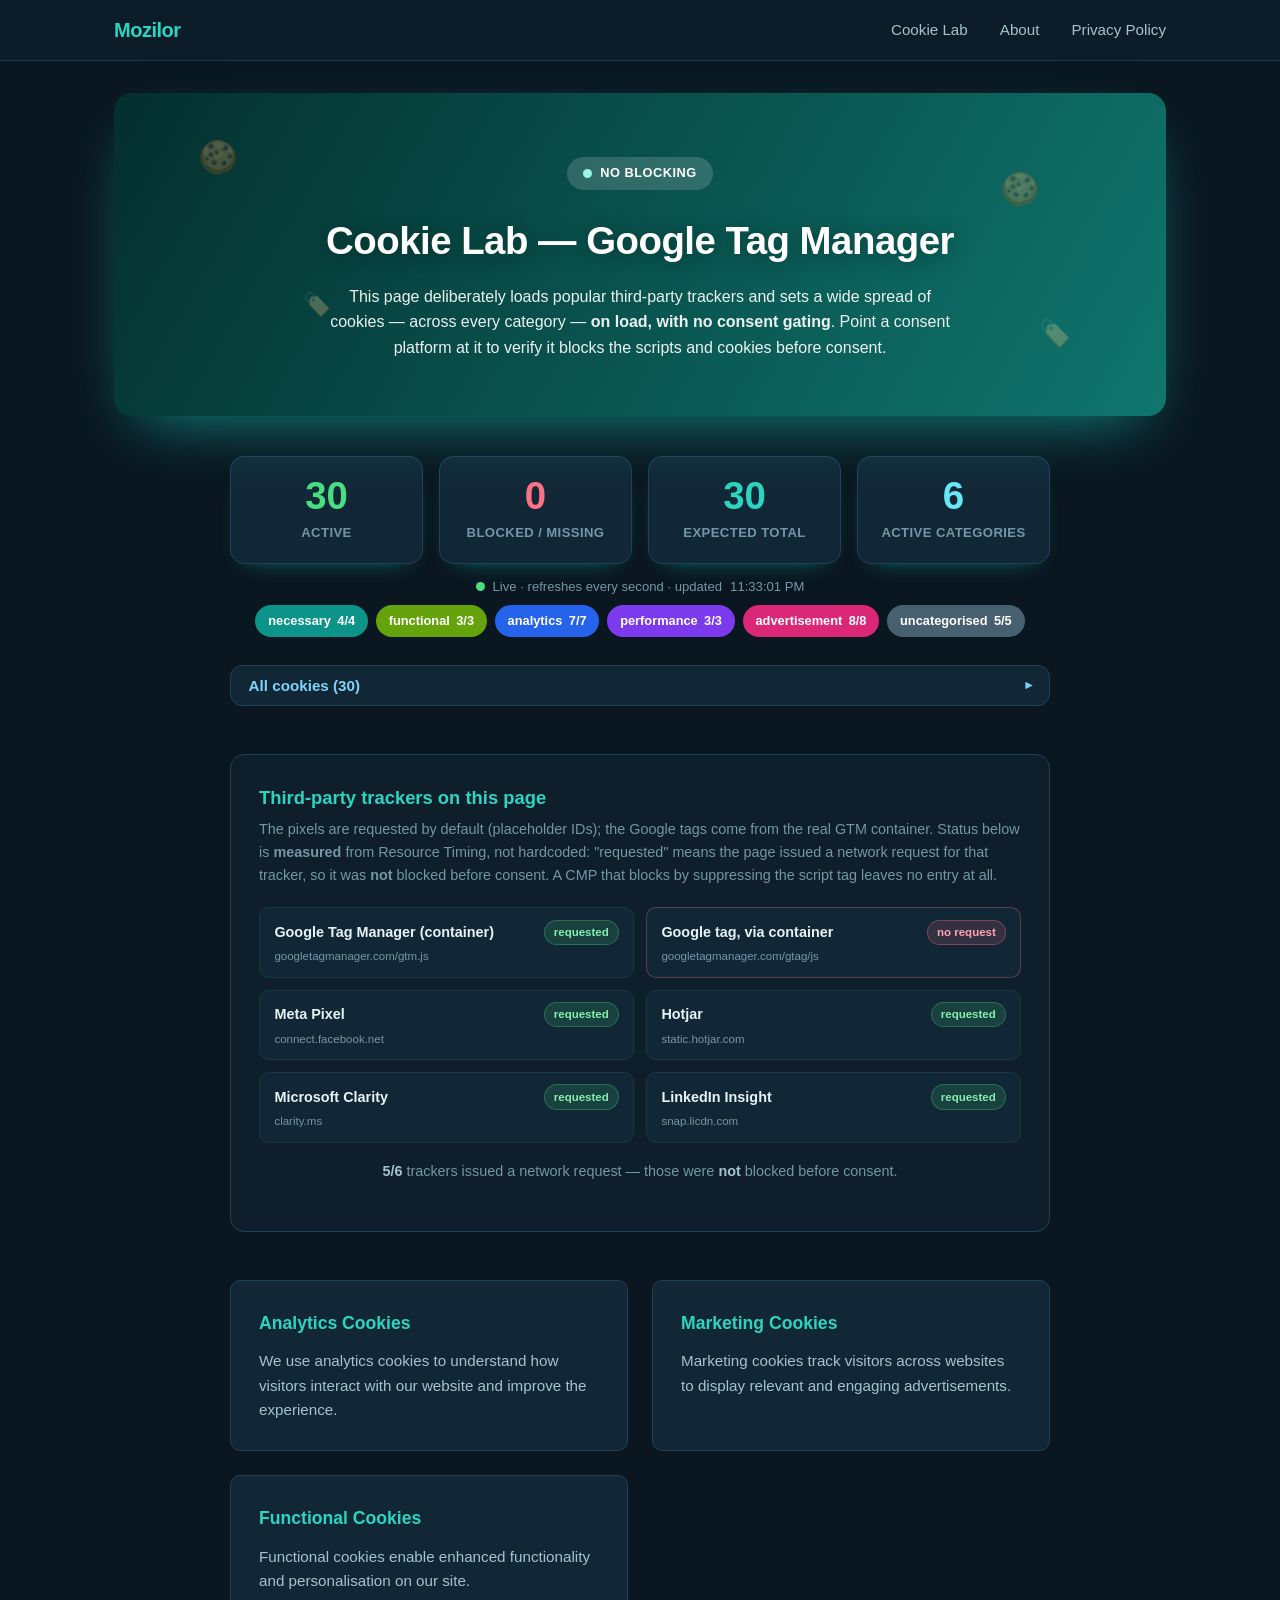
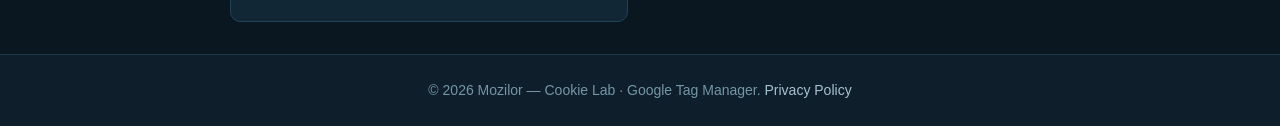
==== index.html @ 3e311ec7 "Retheme to teal on slate and stop competing with the GTM container The site now serves gtag/GTM test" ====
<!DOCTYPE html>
<html lang="en">
<head>
  <meta charset="UTF-8" />
  <meta name="viewport" content="width=device-width, initial-scale=1.0" />
  <title>Cookie Lab — Google Tag Manager</title>
  <!-- Google Tag Manager -->
  <script>(function(w,d,s,l,i){w[l]=w[l]||[];w[l].push({'gtm.start':
    new Date().getTime(),event:'gtm.js'});var f=d.getElementsByTagName(s)[0],
    j=d.createElement(s),dl=l!='dataLayer'?'&l='+l:'';j.async=true;j.src=
    'https://www.googletagmanager.com/gtm.js?id='+i+dl;f.parentNode.insertBefore(j,f);
    })(window,document,'script','dataLayer','GTM-PCKZVT4H');</script>
  <!-- End Google Tag Manager -->
  <link rel="stylesheet" href="css/style.css" />

  <!-- ============================================================
       COOKIE LAB — deliberately cookie- & script-heavy test page.
       Everything here runs BY DEFAULT with NO consent gating, so a
       CMP (e.g. CookieYes) can be layered on top to verify it blocks
       these scripts/cookies before consent. Do NOT add type="text/plain"
       or data-cookieyes here — that would pre-block and defeat the test.
       ============================================================ -->

  <!-- 1) First-party cookies across every category, set synchronously on load. -->
  <script>
    (function () {
      var exp = new Date(Date.now() + 365 * 864e5).toUTCString();
      // name -> CookieYes category (for the live readout below)
      var jar = {
        // Necessary
        'PHPSESSID': 'necessary',
        'csrftoken': 'necessary',
        'XSRF-TOKEN': 'necessary',
        'wordpress_test_cookie': 'necessary',
        // Functional
        'yt-remote-device-id': 'functional',
        'yt-remote-connected-devices': 'functional',
        'wp-wpml_current_language': 'functional',
        // Analytics. No _ga or _ga_<stream> here: the GTM container's own GA4
        // tag creates those for real, and seeding them makes a "GA4 set no
        // cookie before consent" assertion pass without testing anything.
        // _gid / __utm* are legacy Universal Analytics names that GA4 never
        // writes, so they can't collide.
        '_gid': 'analytics',
        '__utma': 'analytics',
        '__utmb': 'analytics',
        '__utmz': 'analytics',
        '_hjSessionUser_1234567': 'analytics',
        '_clck': 'analytics',
        '_clsk': 'analytics',
        // Performance
        '_gat': 'performance',
        '_gat_gtag_UA_000000_1': 'performance',
        'AMP_TOKEN': 'performance',
        // Advertisement
        // No _gcl_au: the Google Ads conversion linker writes that itself once
        // an Ads tag fires through the container, and a junk value there would
        // feed a malformed linker ID to it.
        '_fbp': 'advertisement',
        'fr': 'advertisement',
        'IDE': 'advertisement',
        'test_cookie': 'advertisement',
        'MUID': 'advertisement',
        '_ttp': 'advertisement',
        'personalization_id': 'advertisement',
        '_scid': 'advertisement',
        // Uncategorised (invented names, not in any dictionary)
        'qa_uncat_alpha': 'uncategorised',
        'qa_uncat_beta': 'uncategorised',
        'qa_uncat_gamma': 'uncategorised',
        'qa_custom_widget': 'uncategorised',
        'qa_session_flag': 'uncategorised'
      };
      var i = 0;
      for (var name in jar) {
        document.cookie = name + '=qa_test_' + (i++) + '; expires=' + exp + '; path=/; SameSite=Lax';
      }
      window.__cookieCats = jar; // used by the cosmetic readout at the bottom
    })();
  </script>

  <!-- 2) Real third-party trackers, loaded BY DEFAULT (placeholder IDs).
       These are recognisable script URLs that a CMP is expected to auto-block.
       With dummy IDs they no-op functionally but still fire the network
       requests and set their own cookies, which is what we want to test.

       No Google tags here on purpose. The GTM container above is the only
       Google tag on the page, so it owns `dataLayer` and `window.gtag`
       outright: a second gtm.js push would double-fire the container's
       Page View triggers, and a hardcoded gtag.js would share consent state
       and the _ga client-id cookie with whatever the container loads. Add
       GA4 / Ads as tags inside the container, never here. -->

  <!-- Meta (Facebook) Pixel -->
  <script>
    !function (f, b, e, v, n, t, s) {
      if (f.fbq) return; n = f.fbq = function () {
        n.callMethod ? n.callMethod.apply(n, arguments) : n.queue.push(arguments);
      };
      if (!f._fbq) f._fbq = n; n.push = n; n.loaded = !0; n.version = '2.0';
      n.queue = []; t = b.createElement(e); t.async = !0;
      t.src = v; s = b.getElementsByTagName(e)[0]; s.parentNode.insertBefore(t, s);
    }(window, document, 'script', 'https://connect.facebook.net/en_US/fbevents.js');
    fbq('init', '000000000000000');
    fbq('track', 'PageView');
  </script>

  <!-- Hotjar -->
  <script>
    (function (h, o, t, j, a, r) {
      h.hj = h.hj || function () { (h.hj.q = h.hj.q || []).push(arguments); };
      h._hjSettings = { hjid: 1234567, hjsv: 6 };
      a = o.getElementsByTagName('head')[0];
      r = o.createElement('script'); r.async = 1;
      r.src = t + h._hjSettings.hjid + j + h._hjSettings.hjsv;
      a.appendChild(r);
    })(window, document, 'https://static.hotjar.com/c/hotjar-', '.js?sv=');
  </script>

  <!-- Microsoft Clarity -->
  <script>
    (function (c, l, a, r, i, t, y) {
      c[a] = c[a] || function () { (c[a].q = c[a].q || []).push(arguments); };
      t = l.createElement(r); t.async = 1;
      t.src = 'https://www.clarity.ms/tag/' + i;
      y = l.getElementsByTagName(r)[0]; y.parentNode.insertBefore(t, y);
    })(window, document, 'clarity', 'script', 'test00000');
  </script>

  <!-- LinkedIn Insight Tag -->
  <script>
    _linkedin_partner_id = '0000000';
    window._linkedin_data_partner_ids = window._linkedin_data_partner_ids || [];
    window._linkedin_data_partner_ids.push(_linkedin_partner_id);
  </script>
  <script async src="https://snap.licdn.com/li.lms-analytics/insight.min.js"></script>

  <!-- Flashy, page-scoped styling. Purely cosmetic. Teal / cyan on slate. -->
  <style>
    .fixture-hero {
      position: relative;
      overflow: hidden;
      border-radius: 18px;
      padding: 4rem 1.5rem 3.5rem;
      text-align: center;
      color: #fff;
      background: linear-gradient(120deg, #042f2e, #0f766e, #14b8a6, #22d3ee);
      background-size: 300% 300%;
      animation: gradientShift 12s ease infinite;
      box-shadow: 0 24px 60px -24px rgba(20, 184, 166, 0.75);
    }
    @keyframes gradientShift {
      0%   { background-position: 0% 50%; }
      50%  { background-position: 100% 50%; }
      100% { background-position: 0% 50%; }
    }
    .fixture-hero h1 {
      color: #fff;
      font-size: 2.4rem;
      letter-spacing: -0.5px;
      margin-bottom: 0.75rem;
      text-shadow: 0 2px 20px rgba(0, 0, 0, 0.35);
    }
    .fixture-hero p {
      color: rgba(255, 255, 255, 0.92);
      max-width: 620px;
      margin: 0 auto;
    }
    .badge {
      display: inline-flex;
      align-items: center;
      gap: 0.5rem;
      margin-bottom: 1.25rem;
      padding: 0.4rem 1rem;
      border-radius: 999px;
      background: rgba(255, 255, 255, 0.16);
      backdrop-filter: blur(6px);
      font-size: 0.8rem;
      font-weight: 600;
      letter-spacing: 0.5px;
      text-transform: uppercase;
    }
    .dot {
      width: 9px;
      height: 9px;
      border-radius: 50%;
      background: #99f6e4;
      box-shadow: 0 0 0 0 rgba(153, 246, 228, 0.7);
      animation: pulse 1.8s infinite;
    }
    @keyframes pulse {
      0%   { box-shadow: 0 0 0 0 rgba(153, 246, 228, 0.7); }
      70%  { box-shadow: 0 0 0 12px rgba(153, 246, 228, 0); }
      100% { box-shadow: 0 0 0 0 rgba(153, 246, 228, 0); }
    }
    .float {
      position: absolute;
      font-size: 2rem;
      opacity: 0.28;
      animation: floaty 9s ease-in-out infinite;
      user-select: none;
    }
    .float:nth-child(1) { top: 12%; left: 8%;  animation-delay: 0s;   }
    .float:nth-child(2) { top: 60%; left: 18%; animation-delay: 1.5s; font-size: 1.4rem; }
    .float:nth-child(3) { top: 22%; right: 12%; animation-delay: 0.8s; }
    .float:nth-child(4) { top: 68%; right: 9%;  animation-delay: 2.2s; font-size: 1.6rem; }
    @keyframes floaty {
      0%, 100% { transform: translateY(0) rotate(0deg); }
      50%      { transform: translateY(-18px) rotate(8deg); }
    }

    /* Live status dashboard */
    .stats {
      display: grid;
      grid-template-columns: repeat(auto-fit, minmax(150px, 1fr));
      gap: 1rem;
      max-width: 820px;
      margin: 2.5rem auto 0.75rem;
    }
    .stat {
      background: var(--surface);
      border: 1px solid var(--border);
      border-radius: 14px;
      padding: 1.25rem 1rem;
      text-align: center;
      box-shadow: 0 10px 26px -18px rgba(20, 184, 166, 0.9);
    }
    .stat .num {
      font-size: 2.4rem;
      font-weight: 800;
      line-height: 1;
      transition: color 0.3s;
    }
    .stat.active .num   { color: var(--ok); }
    .stat.blocked .num  { color: var(--bad); }
    .stat.total .num    { color: var(--accent); }
    .stat.cats .num     { color: #67e8f9; }
    .stat .label {
      margin-top: 0.4rem;
      color: var(--text-faint);
      font-size: 0.82rem;
      font-weight: 600;
      text-transform: uppercase;
      letter-spacing: 0.4px;
    }
    .live-meta {
      display: flex;
      align-items: center;
      justify-content: center;
      gap: 0.5rem;
      color: var(--text-faint);
      font-size: 0.82rem;
      margin-bottom: 0.5rem;
    }
    .live-meta .dot {
      background: var(--ok);
      box-shadow: 0 0 0 0 rgba(74, 222, 128, 0.7);
      animation: pulseOk 1.8s infinite;
    }
    @keyframes pulseOk {
      0%   { box-shadow: 0 0 0 0 rgba(74, 222, 128, 0.7); }
      70%  { box-shadow: 0 0 0 12px rgba(74, 222, 128, 0); }
      100% { box-shadow: 0 0 0 0 rgba(74, 222, 128, 0); }
    }
    .cat-breakdown {
      display: flex;
      flex-wrap: wrap;
      gap: 0.5rem;
      justify-content: center;
      max-width: 820px;
      margin: 0.5rem auto 0;
    }
    .cat-stat {
      display: inline-flex;
      align-items: center;
      gap: 0.4rem;
      padding: 0.35rem 0.8rem;
      border-radius: 999px;
      font-size: 0.8rem;
      font-weight: 600;
      color: #fff;
    }
    /* Category hues — teal for the site's own necessary cookies, distinct
       accents for the rest so the breakdown stays readable on dark. */
    .cat-stat.necessary,     .chip.necessary     { background: #0d9488; }
    .cat-stat.functional,    .chip.functional    { background: #65a30d; }
    .cat-stat.analytics,     .chip.analytics     { background: #2563eb; }
    .cat-stat.performance,   .chip.performance   { background: #7c3aed; }
    .cat-stat.advertisement, .chip.advertisement { background: #db2777; }
    .cat-stat.uncategorised, .chip.uncategorised { background: #47606f; }
    .cat-stat .frac { font-weight: 800; }
    .cat-stat.empty { opacity: 0.4; }

    .cookie-list { max-width: 820px; margin: 1.75rem auto 0; }
    .cookie-list-toggle {
      display: flex;
      align-items: center;
      justify-content: space-between;
      width: 100%;
      padding: 0.7rem 1.1rem;
      background: var(--surface);
      border: 1px solid var(--border);
      border-radius: 12px;
      color: var(--accent-soft);
      font-size: 0.95rem;
      font-weight: 700;
      cursor: pointer;
      transition: background 0.2s;
    }
    .cookie-list-toggle:hover { background: var(--surface-2); }
    .cookie-list-toggle .chev { transition: transform 0.25s; font-size: 0.8rem; }
    .cookie-list.collapsed .cookie-list-toggle .chev { transform: rotate(-90deg); }
    .cookie-list.collapsed .chips {
      max-height: 0;
      opacity: 0;
      margin-top: 0;
      pointer-events: none;
      overflow: hidden;
    }
    .chips {
      display: flex;
      flex-wrap: wrap;
      gap: 0.6rem;
      justify-content: center;
      margin: 1rem auto 0;
      max-width: 820px;
      max-height: 1200px;
      opacity: 1;
      overflow: hidden;
      transition: max-height 0.3s ease, opacity 0.25s ease, margin 0.3s ease;
    }
    .chip {
      display: inline-flex;
      align-items: center;
      gap: 0.45rem;
      padding: 0.45rem 0.9rem;
      border-radius: 999px;
      font-size: 0.85rem;
      font-weight: 600;
      color: #fff;
      opacity: 0;
      transform: translateY(8px);
      animation: chipIn 0.45s ease forwards;
      box-shadow: 0 6px 16px -8px rgba(0, 0, 0, 0.6);
    }
    @keyframes chipIn { to { opacity: 1; transform: translateY(0); } }
    .chip .cat { font-weight: 400; opacity: 0.85; font-size: 0.72rem; }

    /* Third-party trackers list */
    .trackers {
      max-width: 820px;
      margin: 3rem auto 0;
      padding: 1.75rem;
      background: var(--bg-elev);
      border: 1px solid var(--border);
      border-radius: 14px;
    }
    .trackers h2 { font-size: 1.15rem; color: var(--accent); margin-bottom: 0.35rem; }
    .trackers > p { color: var(--text-faint); font-size: 0.9rem; margin-bottom: 1.25rem; }
    .tracker-grid {
      display: grid;
      /* 300px min keeps this to two columns inside the 820px panel, so the
         longer tracker names still fit on one line beside their badge. */
      grid-template-columns: repeat(auto-fit, minmax(300px, 1fr));
      gap: 0.75rem;
    }
    /* Two columns, two rows: name + badge on the first row, host URL spanning
       the full width below it. Grid (not flex) so the long unbreakable tracker
       URLs can never push the badge outside the card. */
    .tracker {
      display: grid;
      grid-template-columns: 1fr auto;
      align-items: center;
      column-gap: 0.6rem;
      row-gap: 0.15rem;
      padding: 0.7rem 0.9rem;
      background: var(--surface);
      border: 1px solid var(--border-soft);
      border-radius: 10px;
      font-size: 0.9rem;
      font-weight: 600;
      color: var(--text);
    }
    .tracker .name {
      min-width: 0;
      overflow-wrap: anywhere;
    }
    .tracker .run {
      grid-column: 2;
      grid-row: 1;
      justify-self: end;
      font-size: 0.72rem;
      font-weight: 700;
      padding: 0.15rem 0.55rem;
      border-radius: 999px;
      white-space: nowrap;
      /* Default = pending, until the observer below has actually measured. */
      color: var(--text-faint);
      background: rgba(116, 151, 166, 0.14);
      border: 1px solid rgba(116, 151, 166, 0.3);
    }
    .tracker .run.is-running {
      color: #86efac;
      background: rgba(74, 222, 128, 0.14);
      border-color: rgba(74, 222, 128, 0.3);
    }
    .tracker .run.is-blocked {
      color: #fda4af;
      background: rgba(251, 113, 133, 0.14);
      border-color: rgba(251, 113, 133, 0.35);
    }
    .tracker.blocked { border-color: rgba(251, 113, 133, 0.3); }
    .tracker .host {
      grid-column: 1 / -1;
      grid-row: 2;
      font-weight: 400;
      font-size: 0.72rem;
      color: var(--text-faint);
      overflow-wrap: anywhere;  /* long URLs wrap instead of overflowing */
    }
    .tracker small { display: block; font-weight: 400; color: var(--text-faint); }
    .tracker-summary {
      margin-top: 1.1rem;
      font-size: 0.82rem;
      color: var(--text-faint);
      text-align: center;
    }
    .tracker-summary b { color: var(--text-dim); }

    /* Category explainer cards */
    .cards { max-width: 820px; margin: 0 auto; padding-top: 3rem; }

    /* Responsive (page-scoped) */
    @media (max-width: 768px) {
      .fixture-hero { padding: 3rem 1rem 2.75rem; }
      .fixture-hero h1 { font-size: 2rem; }
    }
    @media (max-width: 560px) {
      .stats { grid-template-columns: repeat(2, 1fr); gap: 0.75rem; }
      .stat { padding: 1rem 0.75rem; }
      .stat .num { font-size: 1.9rem; }
      .fixture-hero { padding: 2.5rem 1rem 2.25rem; }
      .fixture-hero h1 { font-size: 1.7rem; }
      .live-meta { font-size: 0.75rem; }
      .trackers, .stats, .cat-breakdown, .cookie-list { padding-left: 0; padding-right: 0; }
      .trackers { padding: 1.25rem; }
    }
  </style>
</head>
<body>
  <!-- Google Tag Manager (noscript) -->
  <noscript><iframe src="https://www.googletagmanager.com/ns.html?id=GTM-PCKZVT4H"
    height="0" width="0" style="display:none;visibility:hidden"></iframe></noscript>
  <!-- End Google Tag Manager (noscript) -->
  <header>
    <nav>
      <span class="logo">Mozilor</span>
      <ul>
        <li><a href="index.html">Cookie Lab</a></li>
        <li><a href="about.html">About</a></li>
        <li><a href="privacy-policy.html">Privacy Policy</a></li>
      </ul>
    </nav>
  </header>

  <main>
    <section class="fixture-hero">
      <span class="float">🍪</span>
      <span class="float">🏷️</span>
      <span class="float">🍪</span>
      <span class="float">🏷️</span>
      <span class="badge"><span class="dot"></span> No blocking</span>
      <h1>Cookie Lab — Google Tag Manager</h1>
      <p>
        This page deliberately loads popular third-party trackers and sets a wide
        spread of cookies — across every category — <strong>on load, with no consent
        gating</strong>. Point a consent platform at it to verify it blocks the
        scripts and cookies before consent.
      </p>
    </section>

    <div class="stats">
      <div class="stat active">
        <div class="num" id="stat-active">0</div>
        <div class="label">Active</div>
      </div>
      <div class="stat blocked">
        <div class="num" id="stat-blocked">0</div>
        <div class="label">Blocked / missing</div>
      </div>
      <div class="stat total">
        <div class="num" id="stat-total">0</div>
        <div class="label">Expected total</div>
      </div>
      <div class="stat cats">
        <div class="num" id="stat-cats">0</div>
        <div class="label">Active categories</div>
      </div>
    </div>

    <div class="live-meta"><span class="dot"></span> Live · refreshes every second · updated <span id="updated">—</span></div>

    <div class="cat-breakdown" id="cat-breakdown"></div>

    <div class="cookie-list collapsed" id="cookie-list">
      <button class="cookie-list-toggle" id="chips-toggle" aria-expanded="false" aria-controls="cookie-chips">
        <span>All cookies (<span id="chips-count">0</span>)</span>
        <span class="chev">▾</span>
      </button>
      <div class="chips" id="cookie-chips"></div>
    </div>

    <section class="trackers">
      <h2>Third-party trackers on this page</h2>
      <p>
        The pixels are requested by default (placeholder IDs); the Google tags come from
        the real GTM container. Status below is <strong>measured</strong> from Resource
        Timing, not hardcoded: "requested" means the page issued a network request for
        that tracker, so it was <strong>not</strong> blocked before consent.
        A CMP that blocks by suppressing the script tag leaves no entry at all.
      </p>
      <!-- data-match: substrings tested against each resource entry's URL. -->
      <div class="tracker-grid" id="tracker-grid">
        <div class="tracker" data-match="googletagmanager.com/gtm.js">
          <span class="name">Google Tag Manager (container)</span>
          <span class="host">googletagmanager.com/gtm.js</span>
          <span class="run">checking…</span>
        </div>
        <!-- Nothing on the page loads gtag.js directly, so this row reports whether
             the container itself loaded a Google tag / GA4 tag. -->
        <div class="tracker" data-match="googletagmanager.com/gtag/js">
          <span class="name">Google tag, via container</span>
          <span class="host">googletagmanager.com/gtag/js</span>
          <span class="run">checking…</span>
        </div>
        <div class="tracker" data-match="connect.facebook.net">
          <span class="name">Meta Pixel</span>
          <span class="host">connect.facebook.net</span>
          <span class="run">checking…</span>
        </div>
        <div class="tracker" data-match="static.hotjar.com|hotjar.io">
          <span class="name">Hotjar</span>
          <span class="host">static.hotjar.com</span>
          <span class="run">checking…</span>
        </div>
        <div class="tracker" data-match="clarity.ms">
          <span class="name">Microsoft Clarity</span>
          <span class="host">clarity.ms</span>
          <span class="run">checking…</span>
        </div>
        <div class="tracker" data-match="licdn.com">
          <span class="name">LinkedIn Insight</span>
          <span class="host">snap.licdn.com</span>
          <span class="run">checking…</span>
        </div>
      </div>
      <p class="tracker-summary" id="tracker-summary"></p>
    </section>

    <section class="cards">
      <div class="card">
        <h2>Analytics Cookies</h2>
        <p>We use analytics cookies to understand how visitors interact with our website and improve the experience.</p>
      </div>
      <div class="card">
        <h2>Marketing Cookies</h2>
        <p>Marketing cookies track visitors across websites to display relevant and engaging advertisements.</p>
      </div>
      <div class="card">
        <h2>Functional Cookies</h2>
        <p>Functional cookies enable enhanced functionality and personalisation on our site.</p>
      </div>
    </section>
  </main>

  <footer>
    <p>&copy; 2026 Mozilor — Cookie Lab · Google Tag Manager. <a href="privacy-policy.html">Privacy Policy</a></p>
  </footer>

  <!-- Live observer: polls document.cookie every second and reports status.
       READS only — it never sets, changes, or removes a cookie. As a CMP blocks
       or clears cookies, Active drops and Blocked rises here in real time. -->
  <script>
    (function () {
      var catalog = window.__cookieCats || {};
      var expectedNames = Object.keys(catalog);
      var ORDER = ['necessary', 'functional', 'analytics', 'performance', 'advertisement', 'uncategorised'];

      var els = {
        active: document.getElementById('stat-active'),
        blocked: document.getElementById('stat-blocked'),
        total: document.getElementById('stat-total'),
        cats: document.getElementById('stat-cats'),
        updated: document.getElementById('updated'),
        breakdown: document.getElementById('cat-breakdown'),
        chips: document.getElementById('cookie-chips'),
        chipsCount: document.getElementById('chips-count')
      };
      els.total.textContent = expectedNames.length;

      var prevSig = null; // only re-render chips when the cookie set changes

      function readPresent() {
        return document.cookie
          .split(';')
          .map(function (c) { return c.trim().split('=')[0]; })
          .filter(Boolean);
      }

      function refresh() {
        var present = readPresent();
        var presentSet = {};
        present.forEach(function (n) { presentSet[n] = true; });

        var activeExpected = expectedNames.filter(function (n) { return presentSet[n]; });
        var blocked = expectedNames.length - activeExpected.length;

        var expByCat = {}, actByCat = {};
        ORDER.forEach(function (c) { expByCat[c] = 0; actByCat[c] = 0; });
        expectedNames.forEach(function (n) {
          var c = catalog[n] || 'uncategorised';
          expByCat[c]++;
          if (presentSet[n]) actByCat[c]++;
        });
        var activeCats = ORDER.filter(function (c) { return actByCat[c] > 0; }).length;

        els.active.textContent = activeExpected.length;
        els.blocked.textContent = blocked;
        els.cats.textContent = activeCats;
        els.updated.textContent = new Date().toLocaleTimeString();

        els.breakdown.innerHTML = '';
        ORDER.forEach(function (c) {
          if (!expByCat[c]) return;
          var b = document.createElement('span');
          b.className = 'cat-stat ' + c + (actByCat[c] === 0 ? ' empty' : '');
          b.innerHTML = c + ' <span class="frac">' + actByCat[c] + '/' + expByCat[c] + '</span>';
          els.breakdown.appendChild(b);
        });

        els.chipsCount.textContent = present.length;

        // Re-render chips only when the present set actually changes (avoids flicker).
        var sig = present.slice().sort().join('|');
        if (sig !== prevSig) {
          prevSig = sig;
          els.chips.innerHTML = '';
          present.forEach(function (name, i) {
            var cat = catalog[name] || 'uncategorised';
            var chip = document.createElement('span');
            chip.className = 'chip ' + cat;
            chip.style.animationDelay = (i * 0.03) + 's';
            chip.innerHTML = name + ' <span class="cat">' + cat + '</span>';
            els.chips.appendChild(chip);
          });
        }
      }

      refresh();
      setInterval(refresh, 1000);
    })();
  </script>

  <!-- Collapse / expand the cookie chip list. -->
  <script>
    (function () {
      var list = document.getElementById('cookie-list');
      var btn = document.getElementById('chips-toggle');
      btn.addEventListener('click', function () {
        var collapsed = list.classList.toggle('collapsed');
        btn.setAttribute('aria-expanded', String(!collapsed));
      });
    })();
  </script>

  <!-- Tracker status, MEASURED rather than asserted. Resource Timing lists every
       request the page actually made, including cross-origin ones, so a tracker
       that a CMP blocked leaves no entry. Requests can be issued late (a tracker
       loading a second file, or firing after consent), so this keeps polling. -->
  <script>
    (function () {
      var rows = [].slice.call(document.querySelectorAll('#tracker-grid .tracker'));
      var summary = document.getElementById('tracker-summary');

      function requested(patterns) {
        if (!window.performance || !performance.getEntriesByType) return null;
        var urls = performance.getEntriesByType('resource').map(function (e) { return e.name; });
        for (var i = 0; i < patterns.length; i++) {
          for (var j = 0; j < urls.length; j++) {
            if (urls[j].indexOf(patterns[i]) !== -1) return true;
          }
        }
        return false;
      }

      function refresh() {
        var running = 0;
        rows.forEach(function (row) {
          var badge = row.querySelector('.run');
          var hit = requested(row.getAttribute('data-match').split('|'));

          if (hit === null) {           // Resource Timing unavailable
            badge.textContent = 'unknown';
            return;
          }
          if (hit) {
            running++;
            badge.textContent = 'requested';
            badge.className = 'run is-running';
            row.classList.remove('blocked');
          } else {
            badge.textContent = 'no request';
            badge.className = 'run is-blocked';
            row.classList.add('blocked');
          }
        });

        summary.innerHTML = '<b>' + running + '/' + rows.length + '</b> trackers issued a network request' +
          (running ? ' — those were <b>not</b> blocked before consent.' : ' — all blocked.');
      }

      refresh();
      setInterval(refresh, 1000);
    })();
  </script>
</body>
</html>
---- css/style.css ----
:root {
  /* Teal / cyan on slate */
  --bg: #0a1620;
  --bg-elev: #0e1e2b;
  --surface: #122736;
  --surface-2: #163040;
  --border: #1e4356;
  --border-soft: #1a3746;

  --accent: #2dd4bf;
  --accent-strong: #14b8a6;
  --accent-soft: #7dd3fc;

  --text: #e6f4f6;
  --text-dim: #a5c3ce;
  --text-faint: #7497a6;

  /* Lime-leaning green so "ok" stays distinguishable from the teal accent. */
  --ok: #4ade80;
  --bad: #fb7185;
}

*, *::before, *::after {
  box-sizing: border-box;
  margin: 0;
  padding: 0;
}

body {
  font-family: -apple-system, BlinkMacSystemFont, "Segoe UI", Roboto, sans-serif;
  color: var(--text);
  background: var(--bg);
  line-height: 1.6;
  display: flex;
  flex-direction: column;
  min-height: 100vh;
}

/* ── Header / Nav ── */
header {
  background: rgba(14, 30, 43, 0.85);
  backdrop-filter: blur(10px);
  border-bottom: 1px solid var(--border-soft);
  position: sticky;
  top: 0;
  z-index: 100;
}

nav {
  max-width: 1100px;
  margin: 0 auto;
  padding: 0 1.5rem;
  height: 60px;
  display: flex;
  align-items: center;
  justify-content: space-between;
}

.logo {
  font-size: 1.25rem;
  font-weight: 700;
  color: var(--accent);
  letter-spacing: -0.5px;
}

nav ul {
  list-style: none;
  display: flex;
  gap: 2rem;
}

nav a {
  text-decoration: none;
  color: var(--text-dim);
  font-size: 0.95rem;
  transition: color 0.2s;
}

nav a:hover {
  color: var(--accent-soft);
}

/* ── Main ── */
main {
  flex: 1;
  max-width: 1100px;
  margin: 0 auto;
  padding: 2rem 1.5rem;
  width: 100%;
}

/* ── Hero ── */
.hero {
  text-align: center;
  padding: 4rem 1rem;
}

.hero h1 {
  font-size: 2.25rem;
  font-weight: 800;
  color: var(--text);
  margin-bottom: 1rem;
}

.hero p {
  font-size: 1.1rem;
  color: var(--text-dim);
  max-width: 560px;
  margin: 0 auto 2rem;
}

.btn {
  display: inline-block;
  background: var(--accent-strong);
  color: #fff;
  padding: 0.75rem 2rem;
  border-radius: 6px;
  text-decoration: none;
  font-weight: 600;
  transition: background 0.2s, box-shadow 0.2s;
  box-shadow: 0 10px 24px -14px rgba(20, 184, 166, 0.9);
}

.btn:hover {
  background: #0d9488;
  box-shadow: 0 12px 28px -12px rgba(20, 184, 166, 1);
}

/* ── Cards ── */
.cards {
  display: grid;
  grid-template-columns: repeat(auto-fit, minmax(280px, 1fr));
  gap: 1.5rem;
  padding-top: 2rem;
}

.card {
  background: var(--surface);
  border: 1px solid var(--border);
  border-radius: 10px;
  padding: 1.75rem;
}

.card h2 {
  font-size: 1.1rem;
  font-weight: 700;
  margin-bottom: 0.75rem;
  color: var(--accent);
}

.card p {
  color: var(--text-dim);
  font-size: 0.95rem;
}

/* ── Page content (about / privacy) ── */
.page-content {
  max-width: 720px;
}

.page-content h1 {
  font-size: 2rem;
  font-weight: 800;
  margin-bottom: 1rem;
}

.page-content h2 {
  font-size: 1.2rem;
  font-weight: 700;
  margin: 2rem 0 0.5rem;
  color: var(--accent);
}

.page-content p,
.page-content li {
  color: var(--text-dim);
  margin-bottom: 0.75rem;
}

.page-content strong {
  color: var(--text);
}

.page-content ul {
  padding-left: 1.5rem;
}

.page-content a {
  color: var(--accent-soft);
}

/* ── Footer ── */
footer {
  text-align: center;
  padding: 1.5rem;
  font-size: 0.875rem;
  color: var(--text-faint);
  border-top: 1px solid var(--border-soft);
  background: var(--bg-elev);
}

footer a {
  color: var(--text-dim);
  text-decoration: none;
}

footer a:hover {
  color: var(--accent-soft);
}

/* ── Responsive ── */

/* Tablet */
@media (max-width: 768px) {
  nav { padding: 0 1rem; gap: 1rem; }
  nav ul { gap: 1.25rem; }
  .hero { padding: 3rem 1rem; }
  .hero h1 { font-size: 2rem; }
  main { padding: 1.75rem 1rem; }
}

/* Mobile */
@media (max-width: 560px) {
  nav {
    flex-direction: column;
    height: auto;
    padding: 0.75rem 1rem;
    gap: 0.6rem;
  }
  nav ul {
    flex-wrap: wrap;
    justify-content: center;
    gap: 0.5rem 1.1rem;
  }
  .hero { padding: 2.5rem 0.5rem; }
  .hero h1 { font-size: 1.65rem; }
  .hero p { font-size: 1rem; }
  .btn { padding: 0.7rem 1.5rem; }
  .cards { gap: 1rem; }
  .card { padding: 1.35rem; }
  .page-content h1 { font-size: 1.6rem; }
}
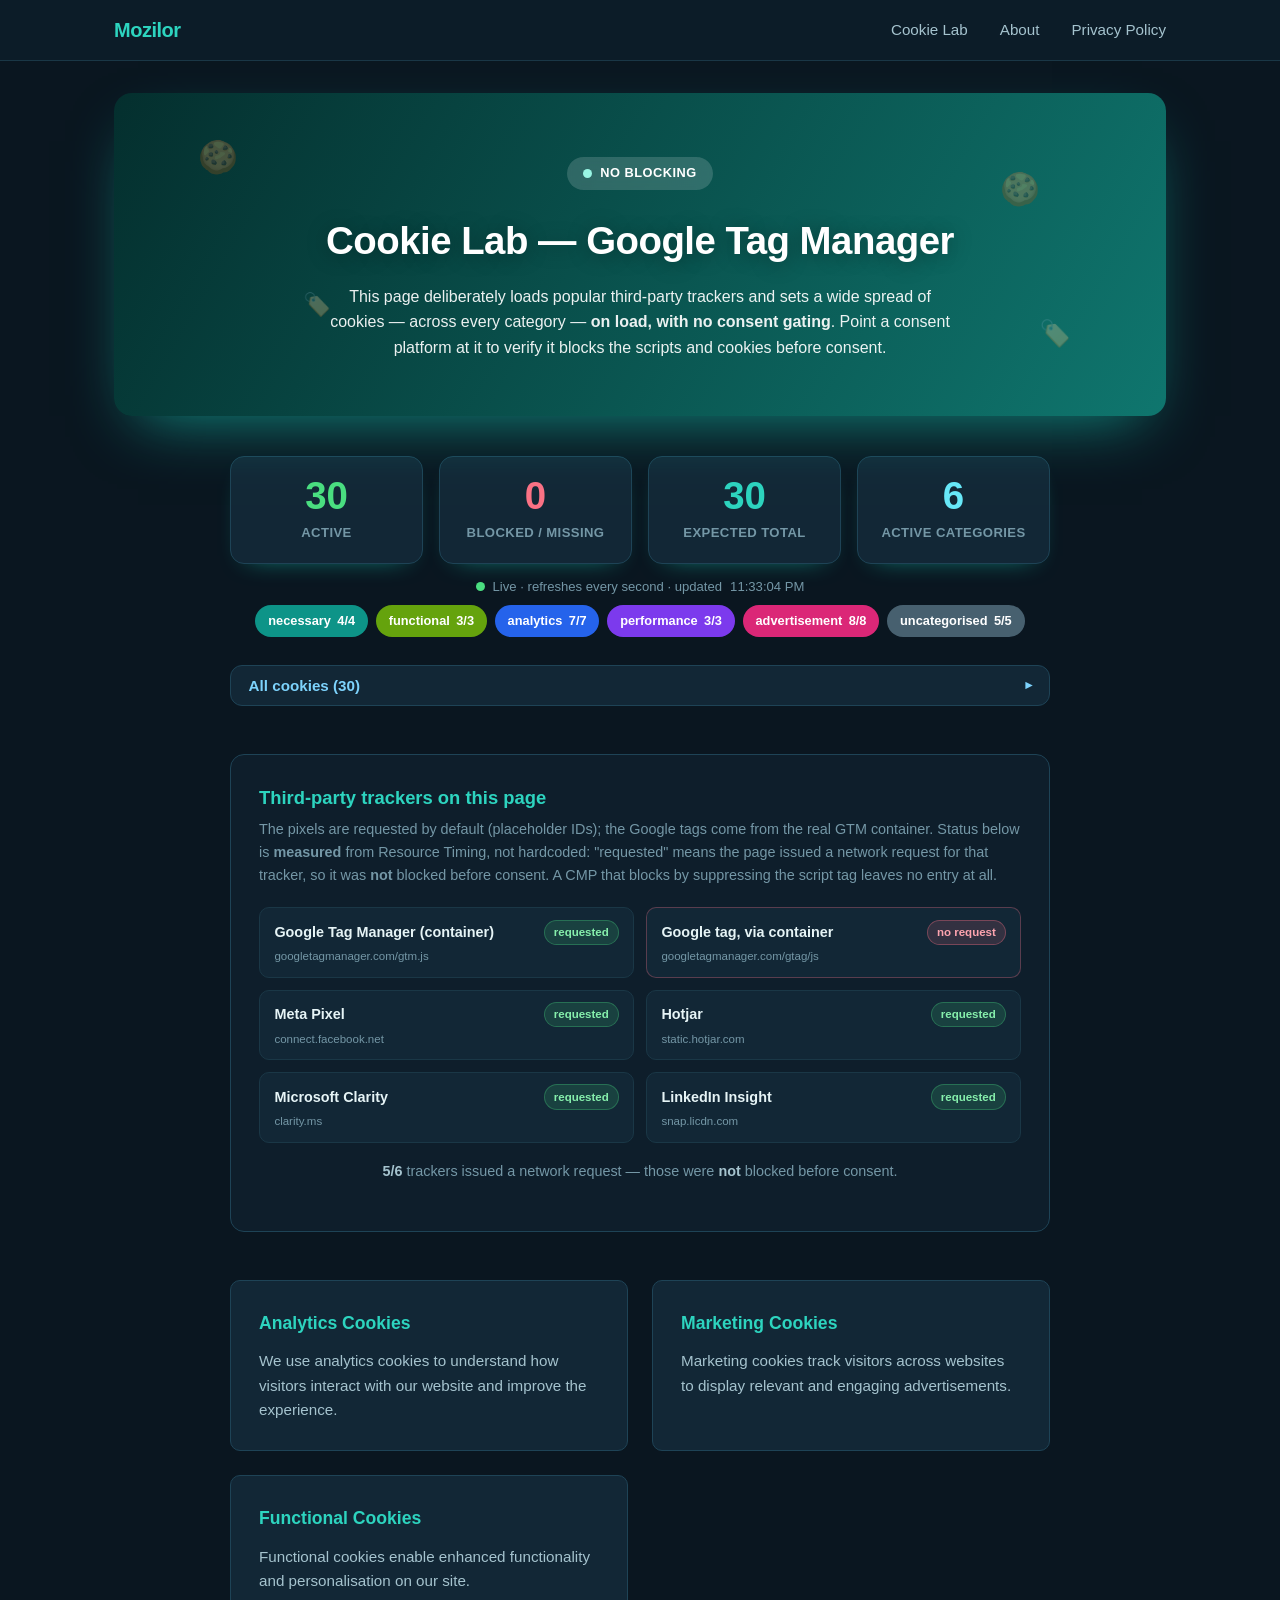
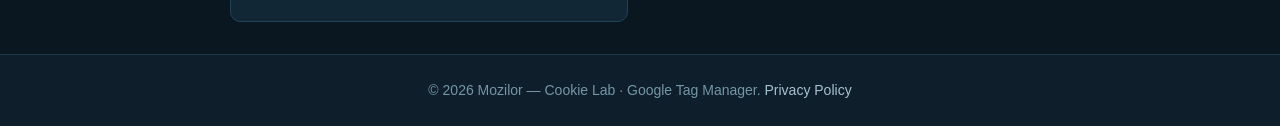
==== commit 06e5ccdc: "Hoist the GTM snippet to the top of <head> Puts the container ahead of the meta tags so it is the fi" ====
--- a/index.html
+++ b/index.html
@@ -1,9 +1,6 @@
 <!DOCTYPE html>
 <html lang="en">
 <head>
-  <meta charset="UTF-8" />
-  <meta name="viewport" content="width=device-width, initial-scale=1.0" />
-  <title>Cookie Lab — Google Tag Manager</title>
   <!-- Google Tag Manager -->
   <script>(function(w,d,s,l,i){w[l]=w[l]||[];w[l].push({'gtm.start':
     new Date().getTime(),event:'gtm.js'});var f=d.getElementsByTagName(s)[0],
@@ -11,6 +8,10 @@
     'https://www.googletagmanager.com/gtm.js?id='+i+dl;f.parentNode.insertBefore(j,f);
     })(window,document,'script','dataLayer','GTM-PCKZVT4H');</script>
   <!-- End Google Tag Manager -->
+  <meta charset="UTF-8" />
+  <meta name="viewport" content="width=device-width, initial-scale=1.0" />
+  <title>Cookie Lab — Google Tag Manager</title>
+
   <link rel="stylesheet" href="css/style.css" />
 
   <!-- ============================================================
